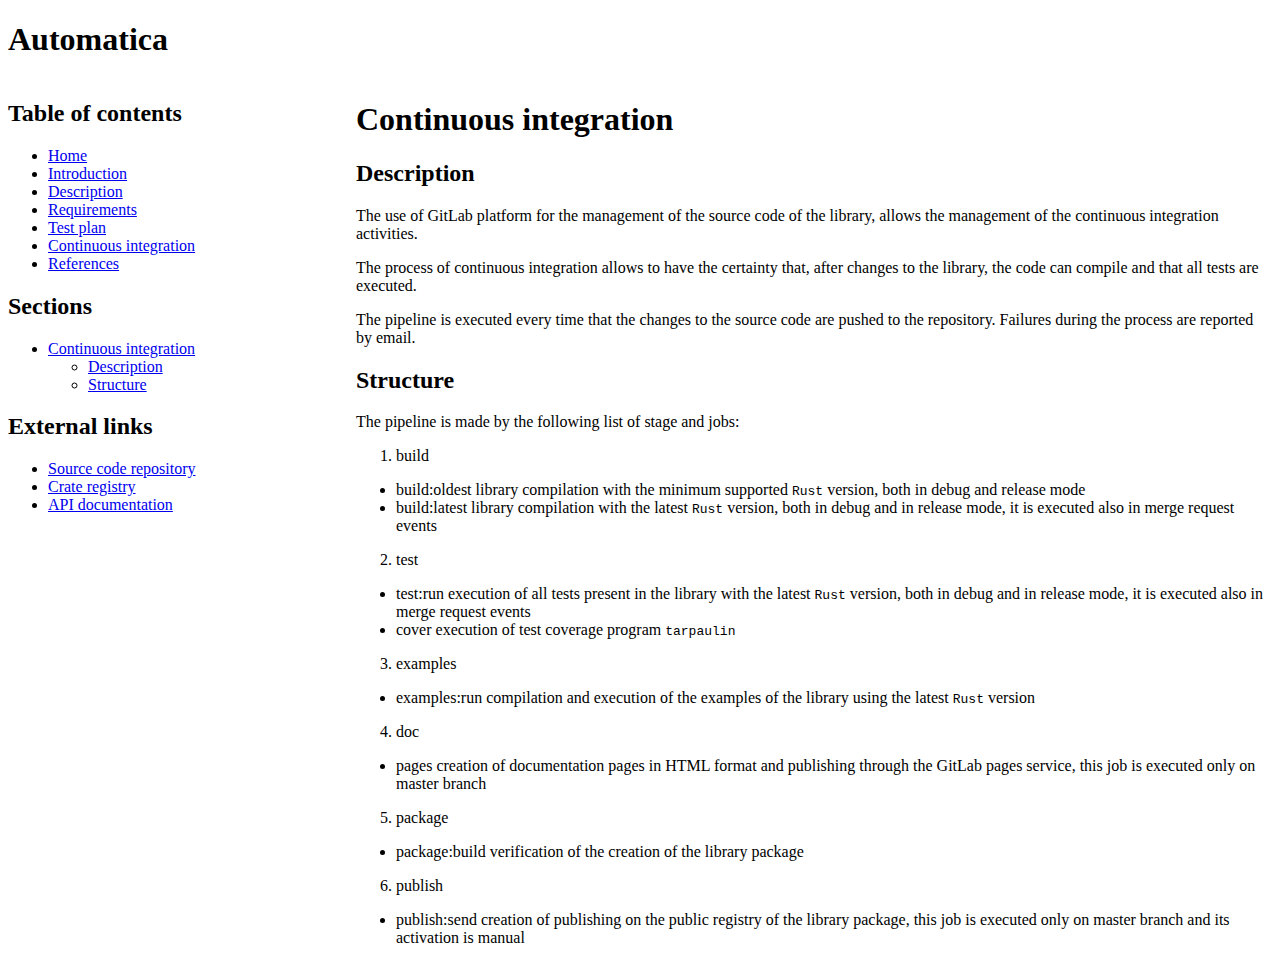
==== design/public/continuous_integration.html @ acf0416b "Include in the repository the html documentation" ====
<!DOCTYPE html>
<html>
  <head>
    <meta charset="utf-8">
    <meta name="generator" content="pandoc">
    <meta name="viewport" content="width=device-width, initial-scale=1.0, user-scalable=yes">
    <title></title>
    <link rel="stylesheet" href="./style.css">
  </head>
  <body>
    <header>
      <h1 class="title">Automatica</h1>
    </header>
    <div class="container">
      <div class="sidebar">
        <h2 id="table-of-contents">Table of contents</h2>
        <ul>
          <li><a href="index.html">Home</a></li>
          <li><a href="introduction.html">Introduction</a></li>
          <li><a href="description.html">Description</a></li>
          <li><a href="requirements.html">Requirements</a></li>
          <li><a href="test_plan.html">Test plan</a></li>
          <li><a href="continuous_integration.html">Continuous integration</a></li>
          <li><a href="references.html">References</a></li>
        </ul>
        <h2 id="sections">Sections</h2>
        <nav id="toc">
          <ul>
          <li><a href="#continuous-integration">Continuous integration</a><ul>
          <li><a href="#description">Description</a></li>
          <li><a href="#structure">Structure</a></li>
          </ul></li>
          </ul>
        </nav>
        <h2 id="external-links">External links</h2>
        <ul>
          <li><a href="https://gitlab.com/daingun/automatica">Source code repository</a></li>
          <li><a href="https://crates.io/crates/automatica">Crate registry</a></li>
          <li><a href="https://docs.rs/automatica">API documentation</a></li>
        </ul>
      </div>
      <div class="content">
        <h1 id="continuous-integration">Continuous integration</h1>
        <h2 id="description">Description</h2>
        <p>The use of GitLab platform for the management of the source code of the library, allows the management of the continuous integration activities.</p>
        <p>The process of continuous integration allows to have the certainty that, after changes to the library, the code can compile and that all tests are executed.</p>
        <p>The pipeline is executed every time that the changes to the source code are pushed to the repository. Failures during the process are reported by email.</p>
        <h2 id="structure">Structure</h2>
        <p>The pipeline is made by the following list of stage and jobs:</p>
        <ol type="1">
        <li>build</li>
        </ol>
        <ul>
        <li>build:oldest library compilation with the minimum supported <code>Rust</code> version, both in debug and release mode</li>
        <li>build:latest library compilation with the latest <code>Rust</code> version, both in debug and in release mode, it is executed also in merge request events</li>
        </ul>
        <ol start="2" type="1">
        <li>test</li>
        </ol>
        <ul>
        <li>test:run execution of all tests present in the library with the latest <code>Rust</code> version, both in debug and in release mode, it is executed also in merge request events</li>
        <li>cover execution of test coverage program <code>tarpaulin</code></li>
        </ul>
        <ol start="3" type="1">
        <li>examples</li>
        </ol>
        <ul>
        <li>examples:run compilation and execution of the examples of the library using the latest <code>Rust</code> version</li>
        </ul>
        <ol start="4" type="1">
        <li>doc</li>
        </ol>
        <ul>
        <li>pages creation of documentation pages in HTML format and publishing through the GitLab pages service, this job is executed only on master branch</li>
        </ul>
        <ol start="5" type="1">
        <li>package</li>
        </ol>
        <ul>
        <li>package:build verification of the creation of the library package</li>
        </ul>
        <ol start="6" type="1">
        <li>publish</li>
        </ol>
        <ul>
        <li>publish:send creation of publishing on the public registry of the library package, this job is executed only on master branch and its activation is manual</li>
        </ul>
      </div>
    </div>
  </body>
</html>
---- design/public/style.css ----
.container {
    display: grid;
    grid-template-columns: 1fr 3fr;
}

.sidebar {
    grid-column: 1;
}

.content {
    grid-column: 2;
    padding-left: 2em;
}
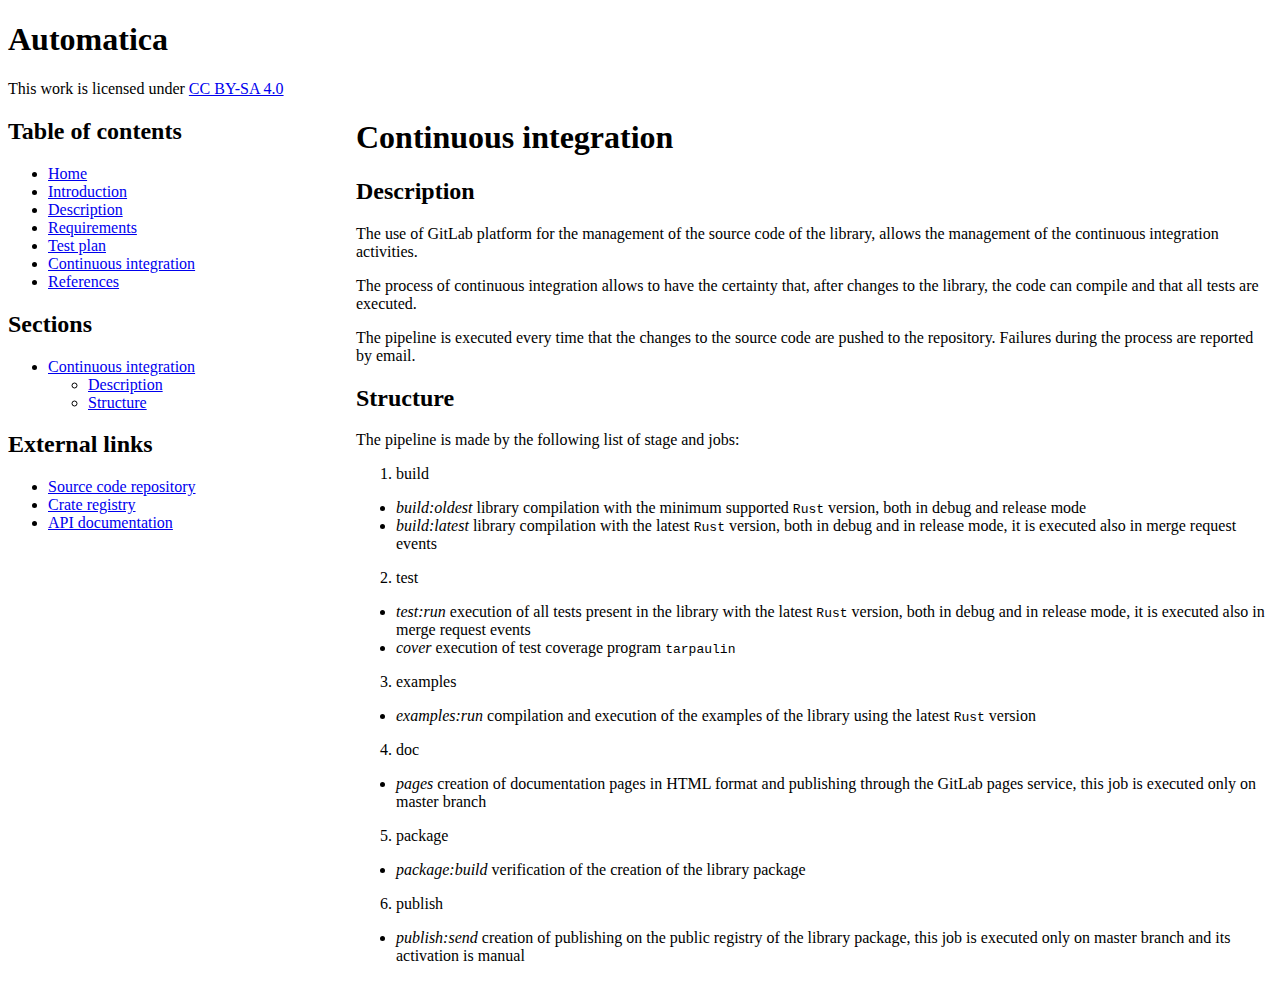
==== commit a9d203a9: "Update documentation style and formatting" ====
--- a/design/public/continuous_integration.html
+++ b/design/public/continuous_integration.html
@@ -4,12 +4,16 @@
     <meta charset="utf-8">
     <meta name="generator" content="pandoc">
     <meta name="viewport" content="width=device-width, initial-scale=1.0, user-scalable=yes">
-    <title></title>
+    <title>Continuous Integration</title>
     <link rel="stylesheet" href="./style.css">
   </head>
   <body>
     <header>
       <h1 class="title">Automatica</h1>
+      <div id="license">
+        This work is licensed under
+        <a rel="license" href="http://creativecommons.org/licenses/by-sa/4.0/">CC BY-SA 4.0</a>
+      </div>
     </header>
     <div class="container">
       <div class="sidebar">
@@ -51,39 +55,39 @@
         <li>build</li>
         </ol>
         <ul>
-        <li>build:oldest library compilation with the minimum supported <code>Rust</code> version, both in debug and release mode</li>
-        <li>build:latest library compilation with the latest <code>Rust</code> version, both in debug and in release mode, it is executed also in merge request events</li>
+        <li><em>build:oldest</em> library compilation with the minimum supported <code>Rust</code> version, both in debug and release mode</li>
+        <li><em>build:latest</em> library compilation with the latest <code>Rust</code> version, both in debug and in release mode, it is executed also in merge request events</li>
         </ul>
         <ol start="2" type="1">
         <li>test</li>
         </ol>
         <ul>
-        <li>test:run execution of all tests present in the library with the latest <code>Rust</code> version, both in debug and in release mode, it is executed also in merge request events</li>
-        <li>cover execution of test coverage program <code>tarpaulin</code></li>
+        <li><em>test:run</em> execution of all tests present in the library with the latest <code>Rust</code> version, both in debug and in release mode, it is executed also in merge request events</li>
+        <li><em>cover</em> execution of test coverage program <code>tarpaulin</code></li>
         </ul>
         <ol start="3" type="1">
         <li>examples</li>
         </ol>
         <ul>
-        <li>examples:run compilation and execution of the examples of the library using the latest <code>Rust</code> version</li>
+        <li><em>examples:run</em> compilation and execution of the examples of the library using the latest <code>Rust</code> version</li>
         </ul>
         <ol start="4" type="1">
         <li>doc</li>
         </ol>
         <ul>
-        <li>pages creation of documentation pages in HTML format and publishing through the GitLab pages service, this job is executed only on master branch</li>
+        <li><em>pages</em> creation of documentation pages in HTML format and publishing through the GitLab pages service, this job is executed only on master branch</li>
         </ul>
         <ol start="5" type="1">
         <li>package</li>
         </ol>
         <ul>
-        <li>package:build verification of the creation of the library package</li>
+        <li><em>package:build</em> verification of the creation of the library package</li>
         </ul>
         <ol start="6" type="1">
         <li>publish</li>
         </ol>
         <ul>
-        <li>publish:send creation of publishing on the public registry of the library package, this job is executed only on master branch and its activation is manual</li>
+        <li><em>publish:send</em> creation of publishing on the public registry of the library package, this job is executed only on master branch and its activation is manual</li>
         </ul>
       </div>
     </div>
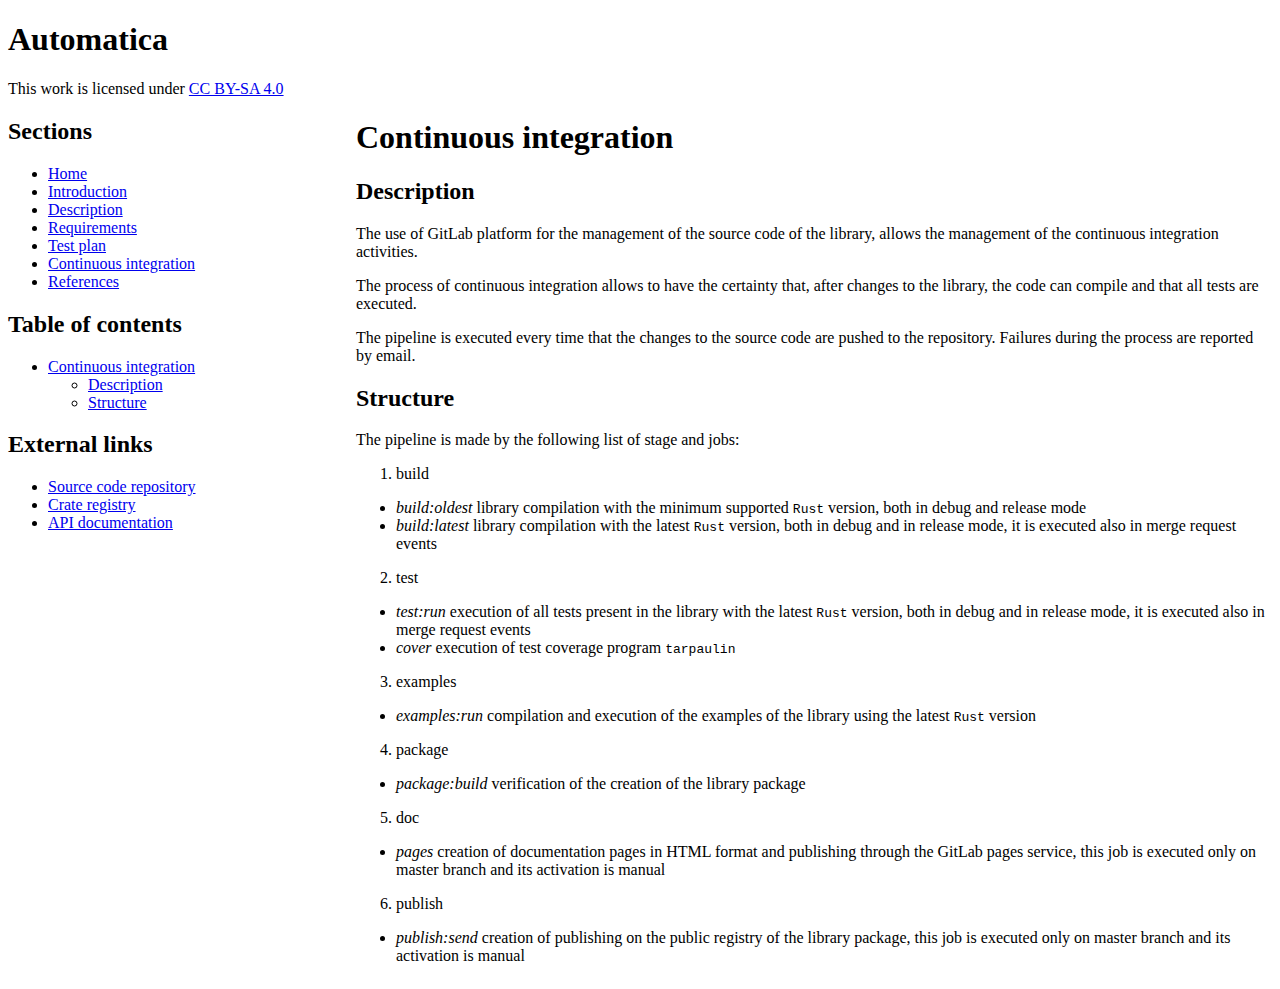
==== commit ae58afa7: "Move the doc stage later in the pipeline" ====
--- a/design/public/continuous_integration.html
+++ b/design/public/continuous_integration.html
@@ -8,7 +8,7 @@
     <link rel="stylesheet" href="./style.css">
   </head>
   <body>
-    <header>
+    <header class="dark-background">
       <h1 class="title">Automatica</h1>
       <div id="license">
         This work is licensed under
@@ -16,32 +16,38 @@
       </div>
     </header>
     <div class="container">
-      <div class="sidebar">
-        <h2 id="table-of-contents">Table of contents</h2>
-        <ul>
-          <li><a href="index.html">Home</a></li>
-          <li><a href="introduction.html">Introduction</a></li>
-          <li><a href="description.html">Description</a></li>
-          <li><a href="requirements.html">Requirements</a></li>
-          <li><a href="test_plan.html">Test plan</a></li>
-          <li><a href="continuous_integration.html">Continuous integration</a></li>
-          <li><a href="references.html">References</a></li>
-        </ul>
-        <h2 id="sections">Sections</h2>
-        <nav id="toc">
+      <div class="sidebar dark-background">
+        <div id="sections">
+          <h2>Sections</h2>
           <ul>
-          <li><a href="#continuous-integration">Continuous integration</a><ul>
-          <li><a href="#description">Description</a></li>
-          <li><a href="#structure">Structure</a></li>
-          </ul></li>
+            <li><a href="index.html">Home</a></li>
+            <li><a href="introduction.html">Introduction</a></li>
+            <li><a href="description.html">Description</a></li>
+            <li><a href="requirements.html">Requirements</a></li>
+            <li><a href="test_plan.html">Test plan</a></li>
+            <li><a href="continuous_integration.html">Continuous integration</a></li>
+            <li><a href="references.html">References</a></li>
           </ul>
-        </nav>
-        <h2 id="external-links">External links</h2>
-        <ul>
-          <li><a href="https://gitlab.com/daingun/automatica">Source code repository</a></li>
-          <li><a href="https://crates.io/crates/automatica">Crate registry</a></li>
-          <li><a href="https://docs.rs/automatica">API documentation</a></li>
-        </ul>
+        </div>
+        <div id="table-of-contents">
+          <h2>Table of contents</h2>
+          <nav id="toc">
+            <ul>
+            <li><a href="#continuous-integration">Continuous integration</a><ul>
+            <li><a href="#description">Description</a></li>
+            <li><a href="#structure">Structure</a></li>
+            </ul></li>
+            </ul>
+          </nav>
+        </div>
+        <div id="external-links">
+          <h2>External links</h2>
+          <ul>
+            <li><a href="https://gitlab.com/daingun/automatica">Source code repository</a></li>
+            <li><a href="https://crates.io/crates/automatica">Crate registry</a></li>
+            <li><a href="https://docs.rs/automatica">API documentation</a></li>
+          </ul>
+        </div>
       </div>
       <div class="content">
         <h1 id="continuous-integration">Continuous integration</h1>
@@ -72,16 +78,16 @@
         <li><em>examples:run</em> compilation and execution of the examples of the library using the latest <code>Rust</code> version</li>
         </ul>
         <ol start="4" type="1">
-        <li>doc</li>
-        </ol>
-        <ul>
-        <li><em>pages</em> creation of documentation pages in HTML format and publishing through the GitLab pages service, this job is executed only on master branch</li>
-        </ul>
-        <ol start="5" type="1">
         <li>package</li>
         </ol>
         <ul>
         <li><em>package:build</em> verification of the creation of the library package</li>
+        </ul>
+        <ol start="5" type="1">
+        <li>doc</li>
+        </ol>
+        <ul>
+        <li><em>pages</em> creation of documentation pages in HTML format and publishing through the GitLab pages service, this job is executed only on master branch and its activation is manual</li>
         </ul>
         <ol start="6" type="1">
         <li>publish</li>
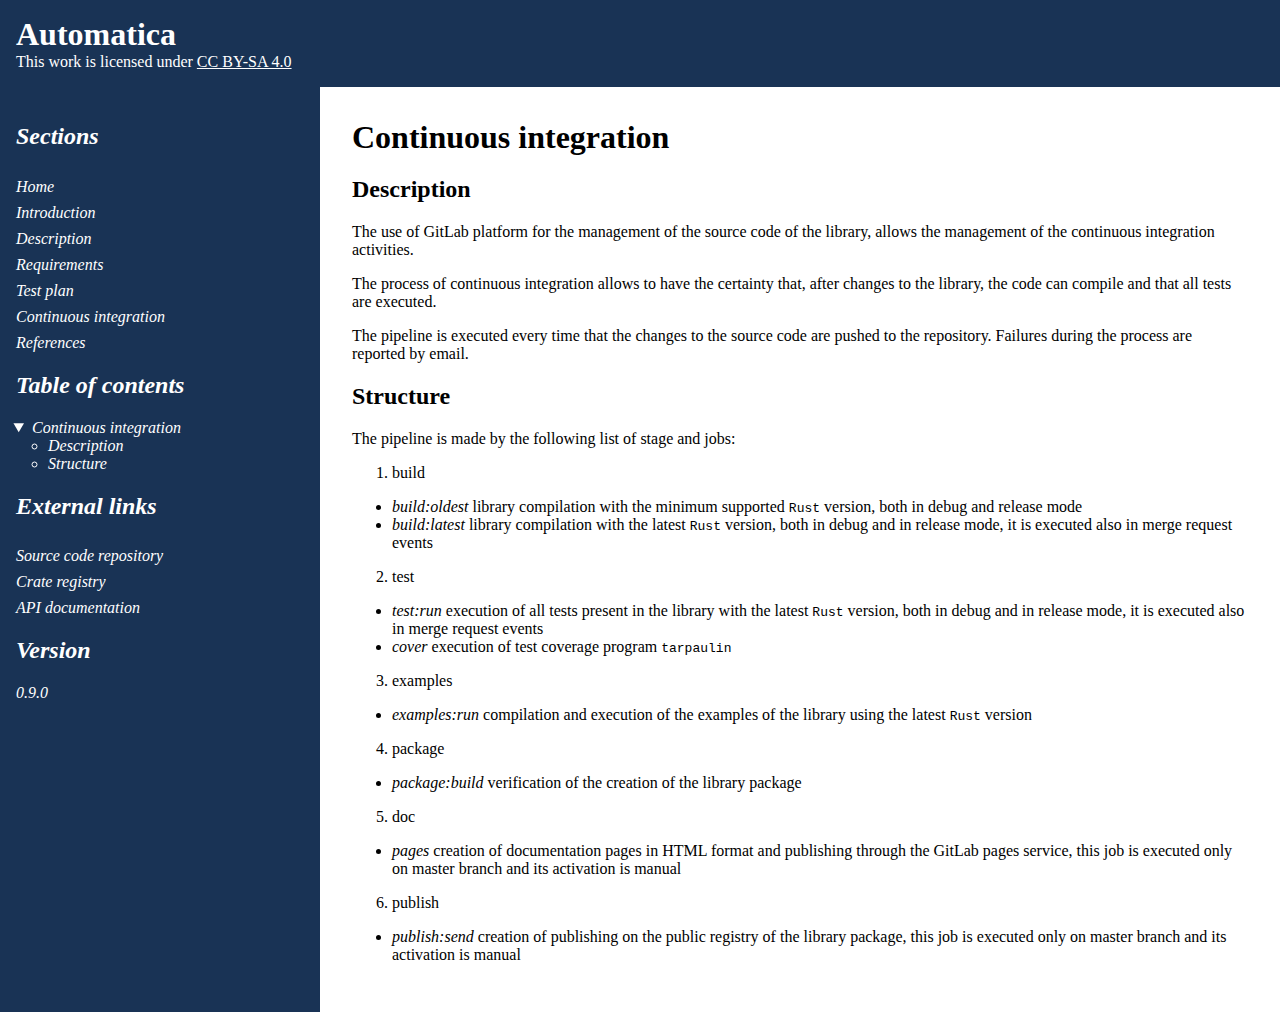
==== commit 5c840931: "Merge branch 'development' for 0.9.0 release" ====
--- a/design/public/continuous_integration.html
+++ b/design/public/continuous_integration.html
@@ -47,6 +47,10 @@
             <li><a href="https://crates.io/crates/automatica">Crate registry</a></li>
             <li><a href="https://docs.rs/automatica">API documentation</a></li>
           </ul>
+        </div>
+        <div id="version">
+          <h2>Version</h2>
+          0.9.0
         </div>
       </div>
       <div class="content">
--- a/design/public/style.css
+++ b/design/public/style.css
@@ -1,3 +1,20 @@
+body, h1 {
+    margin: 0;
+}
+
+.dark-background {
+    background: rgb(25, 51, 85);
+    color: #fff;
+}
+
+header {
+    padding: 1em;
+}
+
+header a {
+    color: #fff;
+}
+
 .container {
     display: grid;
     grid-template-columns: 1fr 3fr;
@@ -5,11 +22,35 @@
 
 .sidebar {
     grid-column: 1;
+    padding: 1em;
+    font-style: italic;
+}
+
+.sidebar ul {
+    list-style: none;
+    padding: 0;
+}
+
+.sidebar a {
+    color: #fff;
+    text-decoration: none;
+}
+
+#sections li, #external-links li {
+    padding-top: 0.5em;
+}
+
+#toc > ul {
+    list-style: disclosure-open;
+    padding-left: 1em;
+}
+
+#toc > ul > li > ul {
+    list-style: circle;
+    padding-left: 1em;
 }
 
 .content {
     grid-column: 2;
-    padding-left: 2em;
+    padding: 2em;
 }
-
-
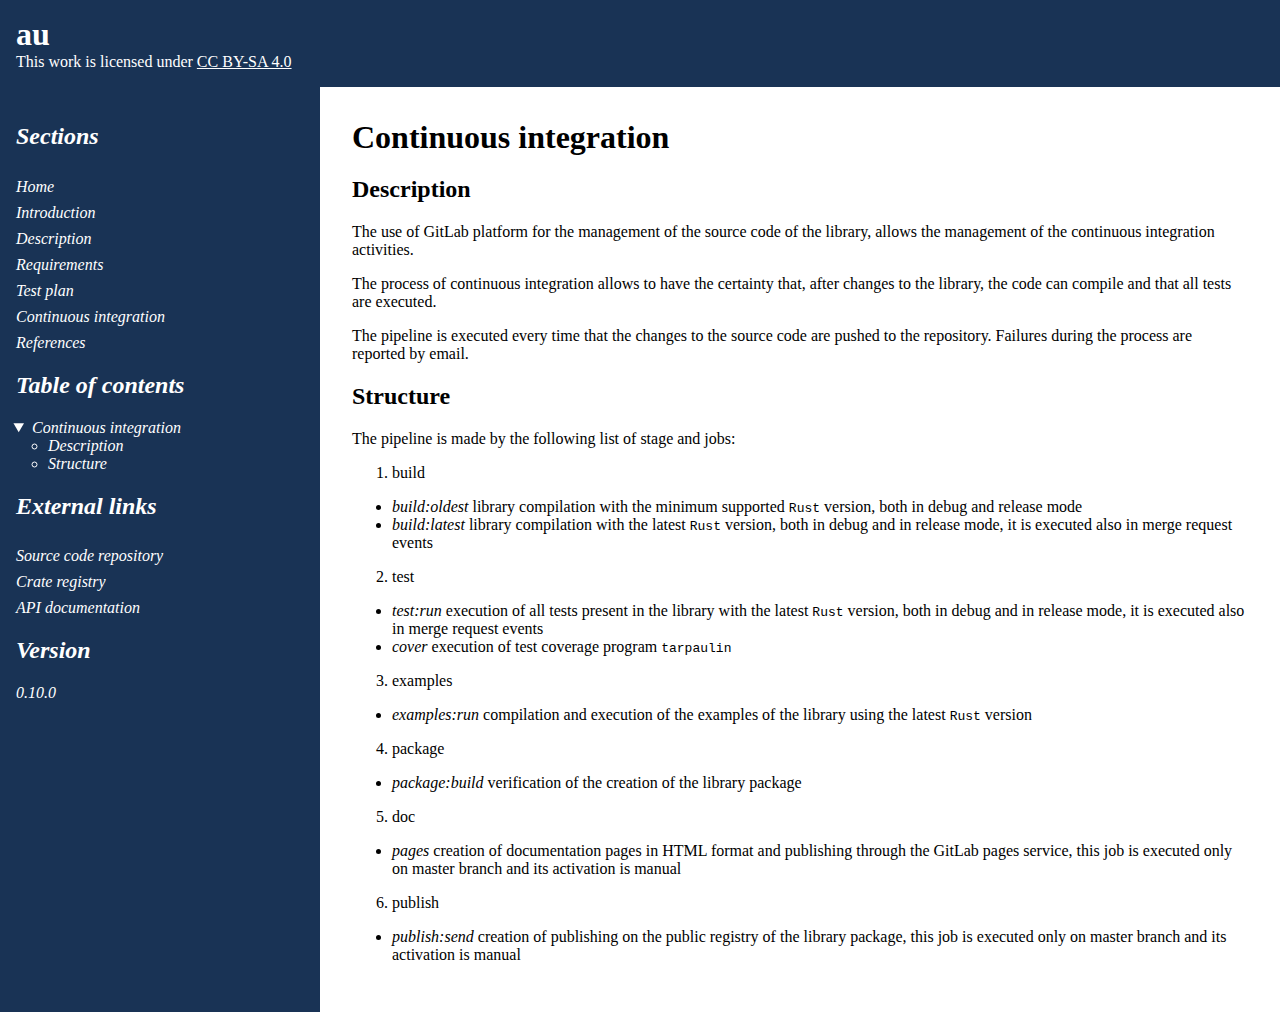
==== commit 700db32c: "automatic factoring" ====
--- a/design/public/continuous_integration.html
+++ b/design/public/continuous_integration.html
@@ -9,7 +9,7 @@
   </head>
   <body>
     <header class="dark-background">
-      <h1 class="title">Automatica</h1>
+      <h1 class="title">au</h1>
       <div id="license">
         This work is licensed under
         <a rel="license" href="http://creativecommons.org/licenses/by-sa/4.0/">CC BY-SA 4.0</a>
@@ -43,14 +43,14 @@
         <div id="external-links">
           <h2>External links</h2>
           <ul>
-            <li><a href="https://gitlab.com/daingun/automatica">Source code repository</a></li>
-            <li><a href="https://crates.io/crates/automatica">Crate registry</a></li>
-            <li><a href="https://docs.rs/automatica">API documentation</a></li>
+            <li><a href="https://github.com/yuulive/au">Source code repository</a></li>
+            <li><a href="https://crates.io/crates/au">Crate registry</a></li>
+            <li><a href="https://docs.rs/au">API documentation</a></li>
           </ul>
         </div>
         <div id="version">
           <h2>Version</h2>
-          0.9.0
+          0.10.0
         </div>
       </div>
       <div class="content">
